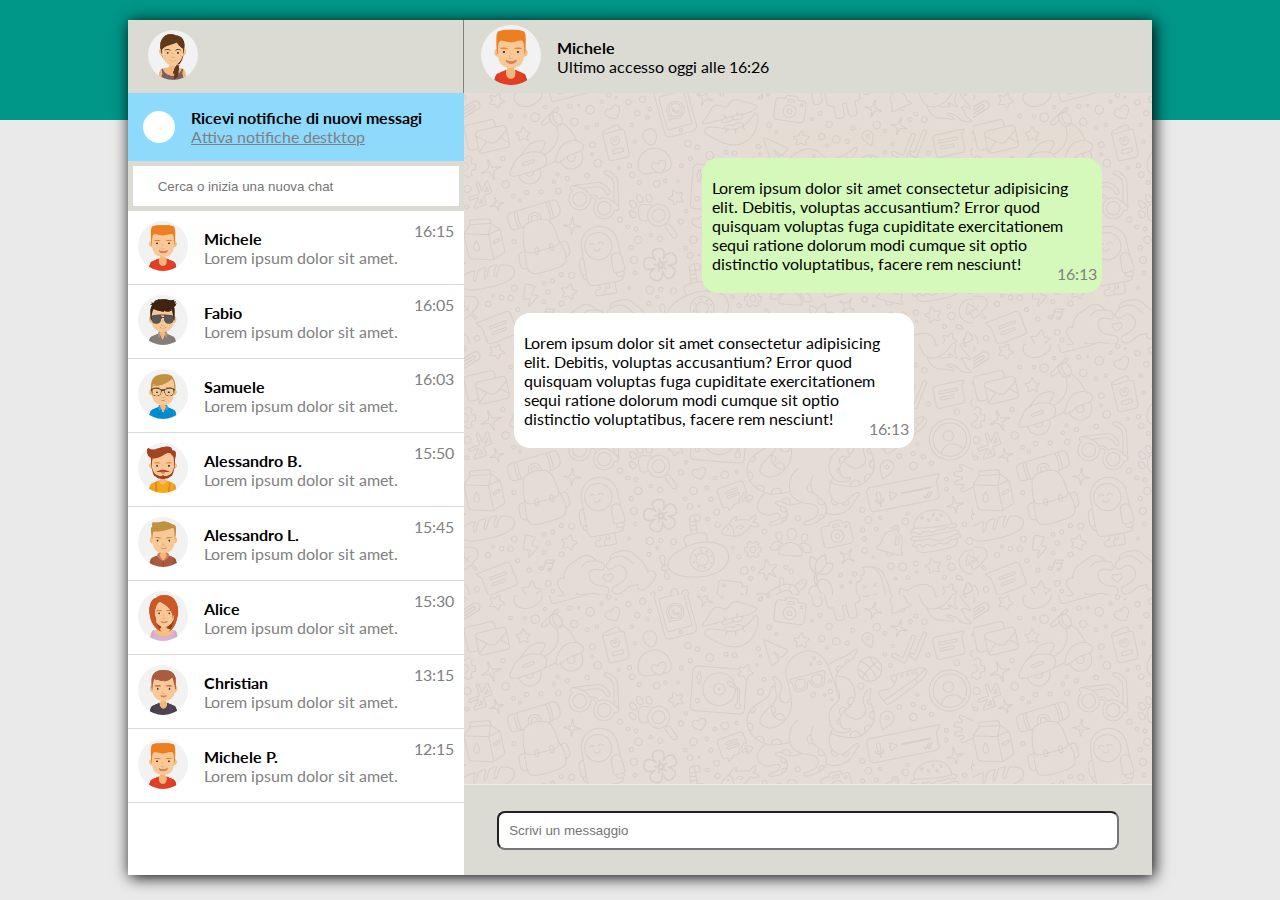
==== bonus-extra/index.html @ f7d77667 "i did the exercise again with nesting css" ====
<!DOCTYPE html>
<html lang="en">
<head>
    <meta charset="UTF-8">
    <meta name="viewport" content="width=device-width, initial-scale=1.0">
    <link rel="preconnect" href="https://fonts.googleapis.com">
    <link rel="preconnect" href="https://fonts.gstatic.com" crossorigin>
    <link href="https://fonts.googleapis.com/css2?family=Lato:wght@300;400;700&display=swap" rel="stylesheet">
    <link rel="stylesheet" href="https://cdnjs.cloudflare.com/ajax/libs/font-awesome/6.5.1/css/all.min.css" integrity="sha512-DTOQO9RWCH3ppGqcWaEA1BIZOC6xxalwEsw9c2QQeAIftl+Vegovlnee1c9QX4TctnWMn13TZye+giMm8e2LwA==" crossorigin="anonymous" referrerpolicy="no-referrer" />
    <link rel="stylesheet" href="./assets/css/style.css">
    <title>Boolzap</title>
</head>
<body>
    <div id="container">

        <!-- left-container -->
        <div class="left">
            <div class="main-menu d-flex">
                <div class="image-main-menu">
                    <img src="./assets/img/avatar_io.jpg" alt="">
                </div>
                <div class="option-main-menu">
                    <a href="#"><i class="fa-solid fa-circle-notch"></i></a>
                    <a href="#"><i class="fa-solid fa-message"></i></a>
                    <a href="#"><i class="fa-solid fa-ellipsis-vertical"></i></a>
                </div>
            </div>
            <div class="notificasionsn d-flex">
                <div class="symbol-no-notification">
                    <a href="#"><i class="fa-solid fa-bell-slash"></i></a>
                </div>
                <div class="info-notification">
                    <h4>Ricevi notifiche di nuovi messagi</h4>
                    <a href="#">Attiva notifiche destktop</a>
                </div>
            </div>
            <div class="search">
                <div class="container-search">
                    <div class="text-search d-flex">
                        <div class="btn-search">
                            <button><i class="fa-solid fa-magnifying-glass"></i></button>
                        </div>
                        
                        <input type="text" placeholder="&#xFE0E; Cerca o inizia una nuova chat">
                    </div>
                </div>
            </div>
            <div class="contacts">
                <ul>
                    <!-- first contact -->
                    <li>
                        <div class="contact d-flex posi-rela">
                            <div class="contact-image">
                                <img src="./assets/img/avatar_1.jpg" alt="">
                            </div>
                            <div class="contact-info">
                                <h4>Michele</h4>
                                <span>Lorem ipsum dolor sit amet.</span>
                                <div class="time posi-abso">
                                    <span>16:15</span>
                                </div>
                            </div>
                        </div>
                    </li>
                    <!-- /first contact -->

                    <!-- second contact -->
                    <li>
                        <div class="contact d-flex posi-rela">
                            <div class="contact-image">
                                <img src="./assets/img/avatar_2.jpg" alt="">
                            </div>
                            <div class="contact-info">
                                <h4>Fabio</h4>
                                <span>Lorem ipsum dolor sit amet.</span>
                                <div class="time posi-abso">
                                    <span>16:05</span>
                                </div>
                            </div>
                        </div>
                    </li>
                    <!-- /second contact -->

                    <!-- third contact -->
                    <li>
                        <div class="contact d-flex posi-rela">
                            <div class="contact-image">
                                <img src="./assets/img/avatar_3.jpg" alt="">
                            </div>
                            <div class="contact-info">
                                <h4>Samuele</h4>
                                <span>Lorem ipsum dolor sit amet.</span>
                                <div class="time posi-abso">
                                    <span>16:03</span>
                                </div>
                            </div>
                        </div>
                    </li>
                    <!-- /third contact -->

                    <!-- four contact -->
                    <li>
                        <div class="contact d-flex posi-rela">
                            <div class="contact-image">
                                <img src="./assets/img/avatar_4.jpg" alt="">
                            </div>
                            <div class="contact-info">
                                <h4>Alessandro B.</h4>
                                <span>Lorem ipsum dolor sit amet.</span>
                                <div class="time posi-abso">
                                    <span>15:50</span>
                                </div>
                            </div>
                        </div>
                    </li>
                    <!-- /four contact -->

                    <!-- five contact -->
                    <li>
                        <div class="contact d-flex posi-rela">
                            <div class="contact-image">
                                <img src="./assets/img/avatar_5.jpg" alt="">
                            </div>
                            <div class="contact-info">
                                <h4>Alessandro L.</h4>
                                <span>Lorem ipsum dolor sit amet.</span>
                                <div class="time posi-abso">
                                    <span>15:45</span>
                                </div>
                            </div>
                        </div>
                    </li>
                    <!-- /five contact -->

                    <!-- six contact -->
                    <li>
                        <div class="contact d-flex posi-rela">
                            <div class="contact-image">
                                <img src="./assets/img/avatar_6.jpg" alt="">
                            </div>
                            <div class="contact-info">
                                <h4>Alice</h4>
                                <span>Lorem ipsum dolor sit amet.</span>
                                <div class="time posi-abso">
                                    <span>15:30</span>
                                </div>
                            </div>
                        </div>
                    </li>
                    <!-- six contact -->
                    
                    <!-- seven contact -->
                    <li>
                        <div class="contact d-flex posi-rela">
                            <div class="contact-image">
                                <img src="./assets/img/avatar_7.jpg" alt="">
                            </div>
                            <div class="contact-info">
                                <h4>Christian</h4>
                                <span>Lorem ipsum dolor sit amet.</span>
                                <div class="time posi-abso">
                                    <span>13:15</span>
                                </div>
                            </div>
                        </div>
                    </li>
                    <!-- /seven contact -->

                    <!-- eight contact -->
                    <li>
                        <div class="contact d-flex posi-rela">
                            <div class="contact-image">
                                <img src="./assets/img/avatar_1.jpg" alt="">
                            </div>
                            <div class="contact-info">
                                <h4>Michele P.</h4>
                                <span>Lorem ipsum dolor sit amet.</span>
                                <div class="time posi-abso">
                                    <span>12:15</span>
                                </div>
                            </div>
                        </div>
                    </li>
                    <!-- /eight contact -->

                </ul>
                

            </div>
        </div>
        <!-- left-container -->

        <!-- right-container -->
        <div class="right posi-rela">

            <!-- /#site-header -->
            <header id="site-header">
                <div class="container-header d-flex">
                    <div class="left-header d-flex grow-1">
                        <div class="image-header">
                            <img src="./assets/img/avatar_1.jpg" alt="">
                        </div>
                        <div class="info header">
                            <h4>Michele</h4>
                            <span>Ultimo accesso oggi alle 16:26</span>
                        </div>
                    </div>
                    <div class="right-header grow-1">
                        <a href="#"><i class="fa-solid fa-magnifying-glass"></i></a>
                        <a href="#"><i class="fa-solid fa-paperclip"></i></a>
                        <a href="#"><i class="fa-solid fa-ellipsis-vertical"></i></a>
                    </div>
                </div>
            </header>
            <!-- /#site-header -->

            <!-- /#site-main -->
            <main id="site-main">
                <div class="container-messages">
                    <div class="message message-sent posi-rela">
                        <p>
                            Lorem ipsum dolor sit amet consectetur adipisicing elit. 
                            Debitis, voluptas accusantium? Error quod quisquam voluptas 
                            fuga cupiditate exercitationem sequi ratione dolorum modi 
                            cumque sit optio distinctio voluptatibus, facere rem nesciunt!
                        </p>
                        <div class="drowdown posi-rela">
                            <a href="#"><i class="fa-solid fa-chevron-down"></i></a>
                            <ul class="option-message posi-abso">
                                <li><a href="#">Info messaggio</a></li>
                                <li><a href="">Cancella messaggio</a></li>
                            </ul>
                        </div>
                        <div class="time-message posi-abso">
                            <span>16:13</span>
                        </div>
                    </div>
                    <div class="message message-arrived posi-rela">
                        <p>
                            Lorem ipsum dolor sit amet consectetur adipisicing elit. 
                            Debitis, voluptas accusantium? Error quod quisquam voluptas 
                            fuga cupiditate exercitationem sequi ratione dolorum modi 
                            cumque sit optio distinctio voluptatibus, facere rem nesciunt!
                        </p>
                        <div class="drowdown posi-rela">
                            <a href="#"><i class="fa-solid fa-chevron-down"></i></a>
                            <ul class="option-message posi-abso">
                                <li><a href="#">Info messaggio</a></li>
                                <li><a href="">Cancella messaggio</a></li>
                            </ul>
                        </div>
                        <div class="time-message posi-abso">
                            <span>16:13</span>
                        </div>
                    </div>
                </div>
            </main>
            <!-- /#site-main -->

            <!-- /#site-footer -->
            <footer id="site-footer">
                <div class="container-metodology-message d-flex">
                    <div class="emonji">
                        <a href="#"><i class="fa-regular fa-face-smile"></i></a>
                    </div>
                    <div class="write-message ">
                        <input type="text" placeholder="Scrivi un messaggio">
                    </div>
                    <div class="vocal-message">
                        <a href="#"><i class="fa-solid fa-microphone"></i></a> 
                    </div>
                    
                </div>

            </footer>
            <!-- /#site-footer -->

        </div>
        <!-- right-container -->

    </div>
</body>
</html>
---- bonus-extra/assets/css/style.css ----
/* region common */
*{
    margin: 0;
    padding: 0;
    box-sizing: border-box;
}
:root{
    --boolzap-primary: #eaeaea;
    --boolzap-secondary: #009688;
    --boolzap-light: #dbdbd4;
    --boolzap-lighter: #ffffff;
    --boolzap-notification: #8edafc;
    --boolzap-message-sent: #d5f9ba;
    --boolzap-text-gray: gray;
}
body{
    font-family: 'Lato', sans-serif;
    overflow: hidden;
    padding: 20px 0;
    height: 100vh;
    background: linear-gradient(to bottom,#009688 0%, #009688 120px, #eaeaea 120px, #eaeaea 100%);
}
/* endregion common */

/* region utilies */
#container{
    margin: auto;
    width: 80%;
    max-width: 1920px;
    height: 95vh;
    display: flex;
    position: relative;
    box-shadow: 2px 2px 15px black;
}
.d-flex{
    display: flex;
    align-items: center;

}
.grow-1{
    flex-grow: 1;
}
.posi-rela{
    position: relative;
}
.posi-abso{
    position: absolute;
}
/* endregion utilies */

/* region left-container */

.left{
    width: 500px;
    height: 100%;
    background-color: var(--boolzap-lighter);

}

.left > *{
    width: 100%;
}
/* region main-menu-left */

.main-menu{
    background-color: var(--boolzap-light);
    padding: 10px 20px;
    justify-content: space-between;
    border-right: 1px solid gray;

    & .image-main-menu > img{
        width: 50px;
        border-radius: 50%;
    }
    & .option-main-menu > a {
        color: var(--boolzap-text-gray);

        & i{
            font-size: 25px;
            padding: 0 7px;  
        }
    }

}
/* endregion main-menu-left */

/* region notificasion-left */

.notificasionsn{
    background-color: var(--boolzap-notification);
    padding: 15px;
    gap: 1rem;

    & .symbol-no-notification{
        padding: 1rem;
        border-radius: 50%;
        background-color: var(--boolzap-lighter);

        & a{
            color: var(--boolzap-notification); 

            & i{
                font-size: 20px; 
            }
        }
    }
    & .info-notification > a{
        color: var(--boolzap-text-gray);  
    }
}

/* endregion notificasion-left */

/* region search-left */

.search{
    background-color: var(--boolzap-light);

    & .container-search{
        padding: 5px;
        display: flex;
        width: 100%;

        & .text-search{
            width: 100%;
            height: 40px;
            gap: 1rem;
            background-color: var(--boolzap-lighter);

            & .btn-search > button{
                border: none;
                background-color: var(--boolzap-lighter);
                padding-left: 5px;
                cursor: pointer;

                & i{
                    font-size: 20px;
                    color: var(--boolzap-light);
                    border: none; 
                }
            }
            & input[type="text"]{
                width: 100%;
                height: 40px;
                border: none;
            }
        }
    }
}

/* endregion search-left */

/* region contacts-left */

.contacts{
    overflow-y: auto;
    height: calc(100% - 205px);

    & .contact{
        width: 100%;
        padding: 10px;
        gap: 1rem;
        border-bottom: 1px solid var(--boolzap-light);

        & .contact-image > img{
            width: 50px;
            border-radius: 50%;
        }

        & .contact-info > span{
            color: var(--boolzap-text-gray);
            
            
        }
        & .contact-info{
            & .time{
                
                top: 10px;
                right: 10px;
                color: var(--boolzap-text-gray);
            }
        }
    }
}

/* end region contacts-left */

/* endregion left-container */

/* region right-container*/

.right{
    width: 100%;
    height: 100%;
}

/* region header-right */

#site-header{
    width: 100%;
    background-color: var(--boolzap-light);

    & .container-header{
        padding: 5px 0;
        margin: auto;
        width: 95%;

        & .left-header{
            gap: 1rem;

            & .image-header > img{
                width: 60px;
                border-radius: 50%;
            }
        }

        & .right-header{
            text-align: end;

            & a{
                color: var(--boolzap-text-gray);

                & i{
                    font-size: 20px;
                    padding: 0 7px;
                }
            }
        }
    }
    
}

/* region header-right */

/* region main-right */

#site-main{
    background-image: url(../img/mine.jpg);
    width: 100%;
    height: calc(100% - 164px);
    padding: 50px;
    overflow-y: auto;

    & .container-messages{
        width: 100%;
        margin: 5px auto;
        display: flex;
        flex-direction: column;

        & .message{
            padding: 20px 10px;
            border-radius: 1rem;
            max-width: 400px;
            width: 80%;
            display: flex;
            margin: 10px 0;

            & .time-message{
                right: 5px;
                bottom: 10px;
                color: var(--boolzap-text-gray);
            }
            
            /* dropdown */
            & .drowdown > a{
                color: var(--boolzap-text-gray);

            
            }
            & .drowdown > ul {
                display: none;
                width: 200px;
                right: 0;
                background-color: var(--boolzap-lighter);
                list-style: none;
                z-index: 2;
                box-shadow: 1px 1px 10px gray;

                & li{
                    padding: 15px 30px;
                    cursor: pointer;

                    & a{
                        margin: auto;
                        text-decoration: none;
                        color: black;
                    }
                }
            }
            /* enddropdown */

            /* hover dropdown */

            & .drowdown:hover > .option-message{
                display: block;

            }
            .option-message > li:hover{
                background-color: var(--boolzap-light);
            }
            
            /* endhover dropdown */


        }

        & .message-arrived{
            background-color: var(--boolzap-lighter);
            align-self: flex-start;
        }

        & .message-sent{
            background-color: var(--boolzap-message-sent);
            align-self: flex-end;
        }




    }

}

/* endregion main-right */

/* region footer-right */

#site-footer{
    background-color: var(--boolzap-light);
    width: 100%;
    height: 90px;
    bottom: 0;
    left: 0;
    position: absolute;
    
    & .container-metodology-message{
        width: 95%;
        margin: auto;
        height: 100%;
        gap: 1rem;

        & .emonji > a , .vocal-message > a{
            color: var(--boolzap-text-gray);

            & i{
                font-size: 25px;
            }
        }

        & .write-message{
            flex-grow: 1;

            & input{
                padding: 10px;
                border-radius: 0.5rem;
                width: 100%;
            }
        }
    }
}

/* endregion footer-right */

/* endregion right-container*/

/* media query max-width 991px */
@media  screen and (max-width: 991px) {
    .notificasionsn, .search, .option-main-menu, .contact-info{
        display: none;
    }
    .contact-image{
        margin: auto;
    }
    .left{
        width: 90px;
    }
    #container{
        height: 100vh;
        width: 100vw;
    }
    .contacts{
        height: calc(100% - 74px);
    }
    body{
        padding: 0;
    }
}
/* endmedia query max-width 991px */

/* media query max-width 540px */
@media  screen and (max-width: 540px) {
    
    .left, .emonji, .vocal-message{
        display: none;
    }
    .write-message > input{
        border-radius: 0.25rem;
    }
}
/* endmedia query max-width 540px */
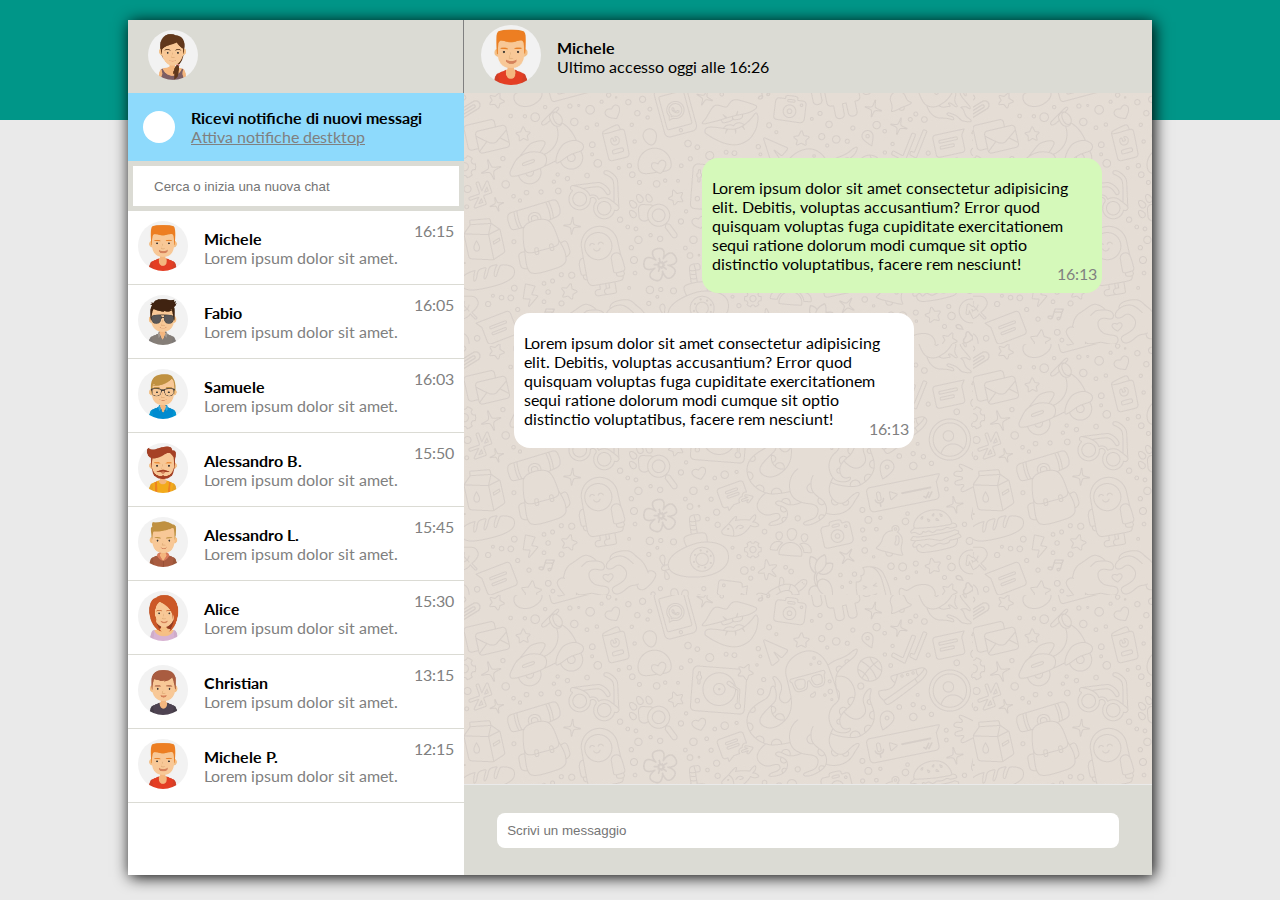
==== commit 49dbe3bf: "add form inside of input and fixed problem outline none" ====
--- a/bonus-extra/index.html
+++ b/bonus-extra/index.html
@@ -36,13 +36,12 @@
             </div>
             <div class="search">
                 <div class="container-search">
-                    <div class="text-search d-flex">
+                    <form class="text-search d-flex" action="search" method="get">
                         <div class="btn-search">
                             <button><i class="fa-solid fa-magnifying-glass"></i></button>
                         </div>
-                        
-                        <input type="text" placeholder="&#xFE0E; Cerca o inizia una nuova chat">
-                    </div>
+                        <input type="search" placeholder="Cerca o inizia una nuova chat">
+                    </form>
                 </div>
             </div>
             <div class="contacts">
@@ -260,12 +259,22 @@
             <!-- /#site-footer -->
             <footer id="site-footer">
                 <div class="container-metodology-message d-flex">
-                    <div class="emonji">
+                    <div class="emonji posi-rela">
                         <a href="#"><i class="fa-regular fa-face-smile"></i></a>
-                    </div>
-                    <div class="write-message ">
+                        <ul class="posi-abso d-flex">
+                            <li><a href="#">😊</a></li>
+                            <li><a href="#">😂</a></li>
+                            <li><a href="#">😘</a></li>
+                            <li><a href="#">👍</a></li>
+                            <li><a href="#">🤞</a></li>
+                            <li><a href="#">👌</a></li>
+                            <li><a href="#">😶‍🌫️</a></li>
+                            <li><a href="#">⛩️</a></li>
+                        </ul>
+                    </div>
+                    <form class="write-message ">
                         <input type="text" placeholder="Scrivi un messaggio">
-                    </div>
+                    </form>
                     <div class="vocal-message">
                         <a href="#"><i class="fa-solid fa-microphone"></i></a> 
                     </div>
--- a/bonus-extra/assets/css/style.css
+++ b/bonus-extra/assets/css/style.css
@@ -139,10 +139,14 @@
                     border: none; 
                 }
             }
-            & input[type="text"]{
+            & input[type="search"]{
                 width: 100%;
                 height: 40px;
                 border: none;
+            
+                &:focus-visible{
+                    outline: none;
+                }
             }
         }
     }
@@ -339,13 +343,54 @@
         height: 100%;
         gap: 1rem;
 
+
+
         & .emonji > a , .vocal-message > a{
             color: var(--boolzap-text-gray);
 
+            
             & i{
                 font-size: 25px;
             }
-        }
+
+            & i:hover{
+                font-size: 40px;
+                transition: 0.5s;
+            }
+        }
+        
+        & .emonji > ul{
+            visibility: hidden;
+            top: -140px;
+            background-color: var(--boolzap-lighter);
+            width: 150px;
+            list-style: none;
+            flex-wrap: wrap;
+            padding: 5px;
+
+            & li{
+                width: calc((100% / 12) * 4);
+                padding: 5px;
+
+                & :hover{
+                    background-color: var(--boolzap-light);
+                }
+            }
+            & a{
+                text-decoration: none;
+                font-size: 25px;
+            }
+        }
+        & .emonji:hover ul{
+            visibility:visible ;
+        }
+        & .emonji > a:hover{
+            color: black;
+        }
+        & .vocal-message > a:hover{
+            color: red;
+        }
+
 
         & .write-message{
             flex-grow: 1;
@@ -354,6 +399,11 @@
                 padding: 10px;
                 border-radius: 0.5rem;
                 width: 100%;
+                border: none;
+            
+                &:focus-visible{
+                    outline: none;
+                }
             }
         }
     }
